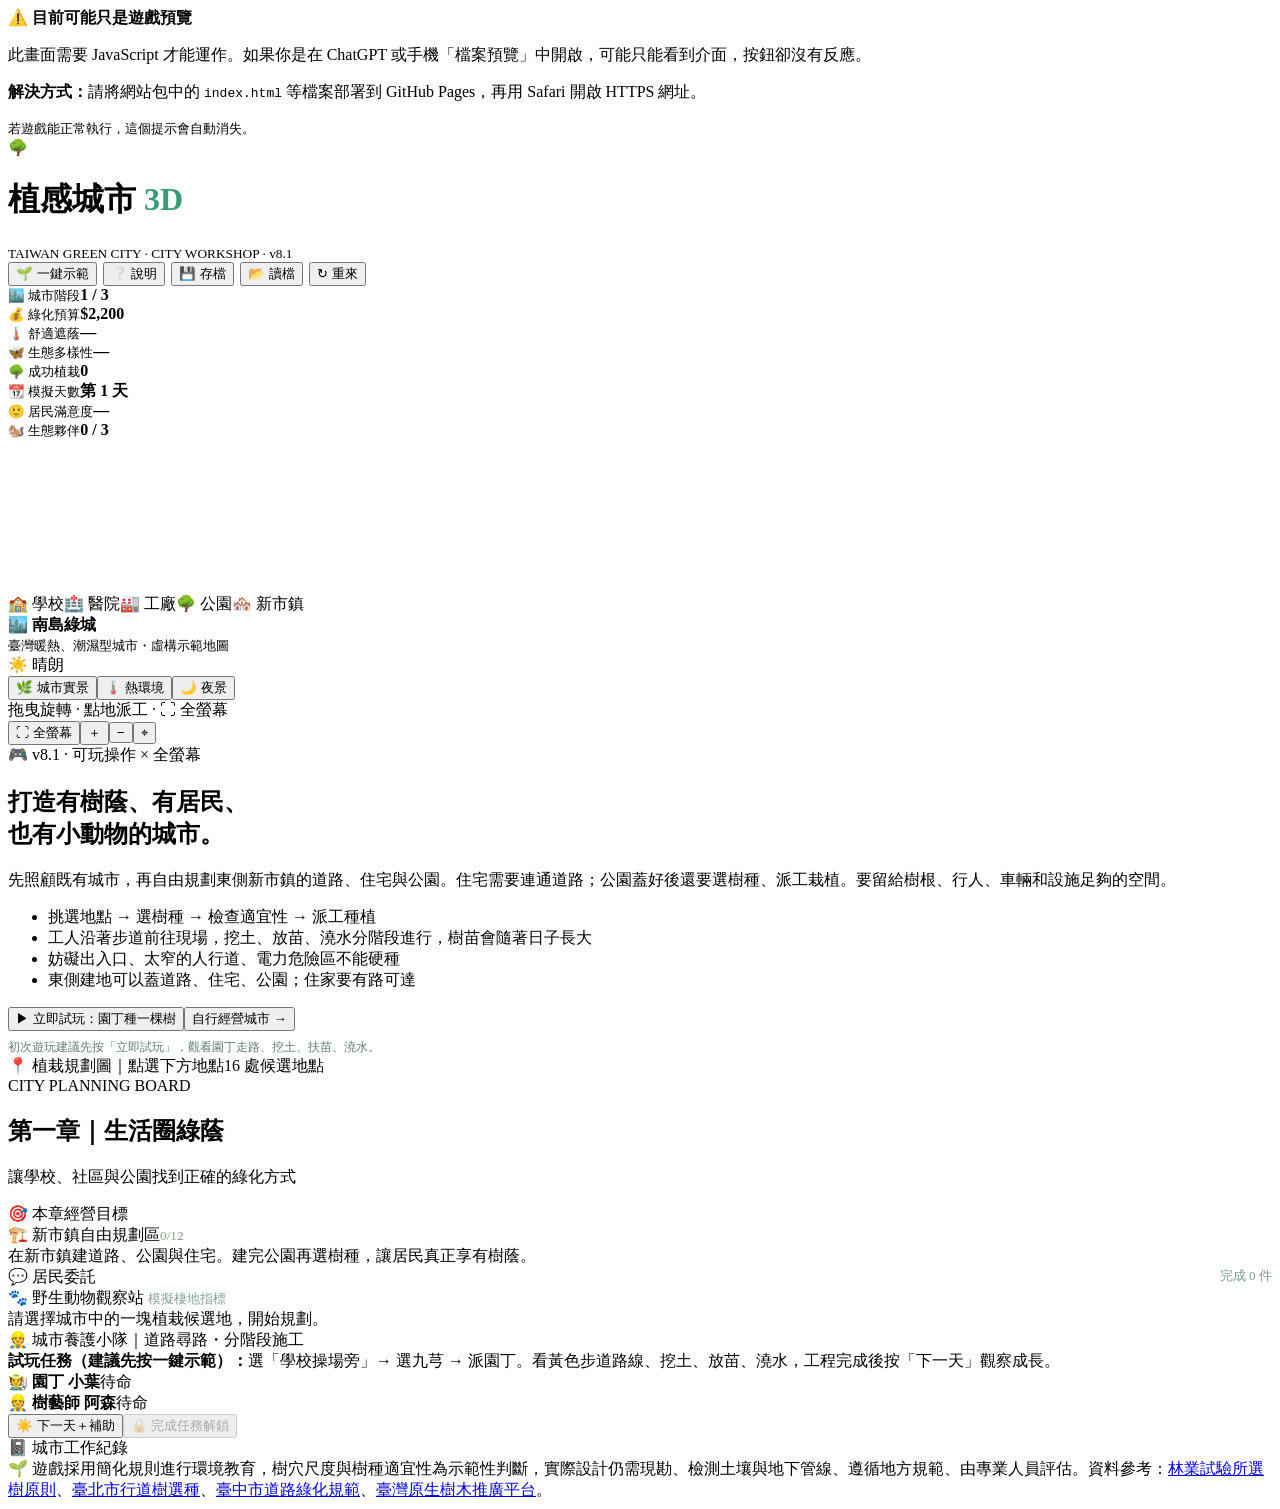
==== index.html @ 833501a6 "Add files via upload" ====
<!doctype html><html lang="zh-Hant"><head><meta charset="utf-8"><meta name="viewport" content="width=device-width,initial-scale=1,viewport-fit=cover"><meta name="theme-color" content="#e9f3e7"><title>植感城市 3D｜V8.1 可玩版</title>
<link rel="stylesheet" href="assets/styles.css"></head><body>
<div id="bootWarning" role="alert" class="bootWarning"><div class="bootCard"><strong>⚠️ 目前可能只是遊戲預覽</strong><p>此畫面需要 JavaScript 才能運作。如果你是在 ChatGPT 或手機「檔案預覽」中開啟，可能只能看到介面，按鈕卻沒有反應。</p><p><b>解決方式：</b>請將網站包中的 <code>index.html</code> 等檔案部署到 GitHub Pages，再用 Safari 開啟 HTTPS 網址。</p><small>若遊戲能正常執行，這個提示會自動消失。</small></div></div>
<div class="wrap"><header><div class="brand"><div class="logo">🌳</div><div><h1>植感城市 <span style="color:#389b74">3D</span></h1><small>TAIWAN GREEN CITY · CITY WORKSHOP · v8.1</small></div></div><div class="headerActions" style="display:flex;gap:6px"><button class="btn primary" id="demo">🌱 一鍵示範</button><button class="btn" id="guide">❔ 說明</button><button class="btn" id="save">💾 存檔</button><button class="btn" id="load">📂 讀檔</button><button class="btn" id="restart">↻ 重來</button></div></header>
<div class="stats"><div class="stat"><small>🏙️ 城市階段</small><b id="chapter">1 / 3</b></div><div class="stat"><small>💰 綠化預算</small><b id="money">$2,200</b></div><div class="stat"><small>🌡️ 舒適遮蔭</small><b id="shade">—</b></div><div class="stat"><small>🦋 生態多樣性</small><b id="eco">—</b></div><div class="stat"><small>🌳 成功植栽</small><b id="planted">0</b></div><div class="stat"><small>📆 模擬天數</small><b id="day">第 1 天</b></div><div class="stat"><small>🙂 居民滿意度</small><b id="happy">—</b></div><div class="stat"><small>🐿️ 生態夥伴</small><b id="faunaCount">0 / 3</b></div></div>
<div class="main" id="gameArea"><section class="world"><div class="viewport" id="scene"><canvas id="gameCanvas" aria-label="可旋轉的3D城市地圖"></canvas><div id="districtTags" class="districtTags" aria-hidden="true"><span class="mapTag" data-p="school">🏫 學校</span><span class="mapTag" data-p="hospital">🏥 醫院</span><span class="mapTag" data-p="factory">🏭 工廠</span><span class="mapTag" data-p="park">🌳 公園</span><span class="mapTag" data-p="new">🏘️ 新市鎮</span></div><div class="overlayTop"><div class="cityChip"><b>🏙️ 南島綠城</b><br><small>臺灣暖熱、潮濕型城市・虛構示範地圖</small></div><div class="weather" id="weather">☀️ 晴朗</div></div><div class="viewTools" role="group" aria-label="3D 城市視覺模式"><button class="active" id="beautyView" type="button">🌿 城市實景</button><button id="heatView" type="button">🌡️ 熱環境</button><button id="nightView" type="button">🌙 夜景</button></div><div id="heatLegend" class="heatLegend" hidden><b>🌡️ 地表熱壓力示意</b><span><i style="background:#81c6aa"></i>低</span><span><i style="background:#e5c379"></i>中</span><span><i style="background:#e18b79"></i>高</span><small>教育模擬，並非真實溫度量測</small></div><div class="footmap"><span class="hint">拖曳旋轉 · 點地派工 · ⛶ 全螢幕</span><div class="cam"><button type="button" id="fullscreenToggle" class="fullscreenToggle" aria-label="放大全螢幕" aria-pressed="false" title="放大全螢幕">⛶ 全螢幕</button><button id="zin" aria-label="放大">＋</button><button id="zout" aria-label="縮小">−</button><button id="zreset" aria-label="還原鏡頭">⌖</button></div></div><div class="scrim" id="scrim"><div class="intro"><span class="pill">🎮 v8.1 · 可玩操作 × 全螢幕</span><h2>打造有樹蔭、有居民、<br>也有小動物的城市。</h2><p>先照顧既有城市，再自由規劃東側新市鎮的道路、住宅與公園。住宅需要連通道路；公園蓋好後還要選樹種、派工栽植。要留給樹根、行人、車輛和設施足夠的空間。</p><ul><li>挑選地點 → 選樹種 → 檢查適宜性 → 派工種植</li><li>工人沿著步道前往現場，挖土、放苗、澆水分階段進行，樹苗會隨著日子長大</li><li>妨礙出入口、太窄的人行道、電力危險區不能硬種</li><li>東側建地可以蓋道路、住宅、公園；住家要有路可達</li></ul><div class="introActions"><button class="btn primary" id="introDemo" type="button">▶ 立即試玩：園丁種一棵樹</button><button class="btn" id="start" type="button">自行經營城市 →</button></div><p style="font-size:12px;margin:8px 0 0;color:#617c6f">初次遊玩建議先按「立即試玩」，觀看園丁走路、挖土、扶苗、澆水。</p></div></div></div><div class="directory"><div class="directoryHeader"><span>📍 植栽規劃圖｜點選下方地點</span><span id="plotCount">16 處候選地點</span></div><div class="plots" id="plots"></div></div></section>
<aside class="side"><div class="sidetop"><div class="eyebrow">CITY PLANNING BOARD</div><h2 id="chapterName">第一章｜生活圈綠蔭</h2><p id="chapterDesc">讓學校、社區與公園找到正確的綠化方式</p></div><div class="sideBody"><div class="districtMeter" id="districtMeter" aria-live="polite"></div><div class="miniTitle">🎯 本章經營目標</div><div class="missions" id="missions"></div><div class="planHeader"><span class="miniTitle">🏗️ 新市鎮自由規劃區</span><small style="color:#849c89" id="planCount">0/12</small></div><div class="zoneList" id="zones" aria-label="新市鎮建地列表"></div><div class="planGoals" id="planGoals">在新市鎮建道路、公園與住宅。建完公園再選樹種，讓居民真正享有樹蔭。</div>
<div class="miniTitle">💬 居民委託 <small id="claimedCount" style="float:right;color:#77a08a">完成 0 件</small></div>
<div id="requests" class="requests" aria-label="可完成的居民綠化委託"></div>
<div class="miniTitle">🐾 野生動物觀察站 <small style="color:#86a396;font-weight:500">模擬棲地指標</small></div>
<div class="faunaGrid" id="wildlife" aria-label="城市動物棲地狀況"></div>
<div class="selectPanel" id="selected"><div class="notice">請選擇城市中的一塊植栽候選地，開始規劃。</div></div><div class="miniTitle">👷 城市養護小隊｜道路尋路・分階段施工</div><div class="workHint"><strong>試玩任務（建議先按一鍵示範）：</strong>選「學校操場旁」→ 選九芎 → 派園丁。看黃色步道路線、挖土、放苗、澆水，工程完成後按「下一天」觀察成長。</div><div class="workers"><div class="worker"><b>🧑‍🌾 園丁 小葉</b><span id="gardener" aria-live="polite">待命</span><div class="progress"><i id="pGarden"></i></div></div><div class="worker"><b>👷 樹藝師 阿森</b><span id="arborist" aria-live="polite">待命</span><div class="progress"><i id="pArbor"></i></div></div></div><div class="bottomButtons"><button class="btn" id="nextDay">☀️ 下一天＋補助</button><button class="btn primary" id="nextChapter" disabled>🔒 完成任務解鎖</button></div><div class="miniTitle">📓 城市工作紀錄</div><div class="journal" id="log"></div></div></aside></div>
<div class="sources">🌱 遊戲採用簡化規則進行環境教育，樹穴尺度與樹種適宜性為示範性判斷，實際設計仍需現勘、檢測土壤與地下管線、遵循地方規範、由專業人員評估。資料參考：<a href="https://tree.tfri.gov.tw/view.php?id=68&print=Y&theme=web_structure" target="_blank" rel="noopener">林業試驗所選樹原則</a>、<a href="https://pkl.gov.taipei/cp.aspx?n=3B57F65C422316A5" target="_blank" rel="noopener">臺北市行道樹選種</a>、<a href="https://law.taichung.gov.tw/LawContent.aspx?id=GL001997&media=print" target="_blank" rel="noopener">臺中市道路綠化規範</a>、<a href="https://nativetree.forest.gov.tw/" target="_blank" rel="noopener">臺灣原生樹木推廣平台</a>。</div></div>
<div class="toast" id="toast"></div><div class="win" id="win"><div class="intro" id="winInfo"></div></div>
<script src="src/data.js"></script><script src="src/navigation.js"></script><script src="src/workflow.js"></script><script src="src/main.js"></script></body></html>
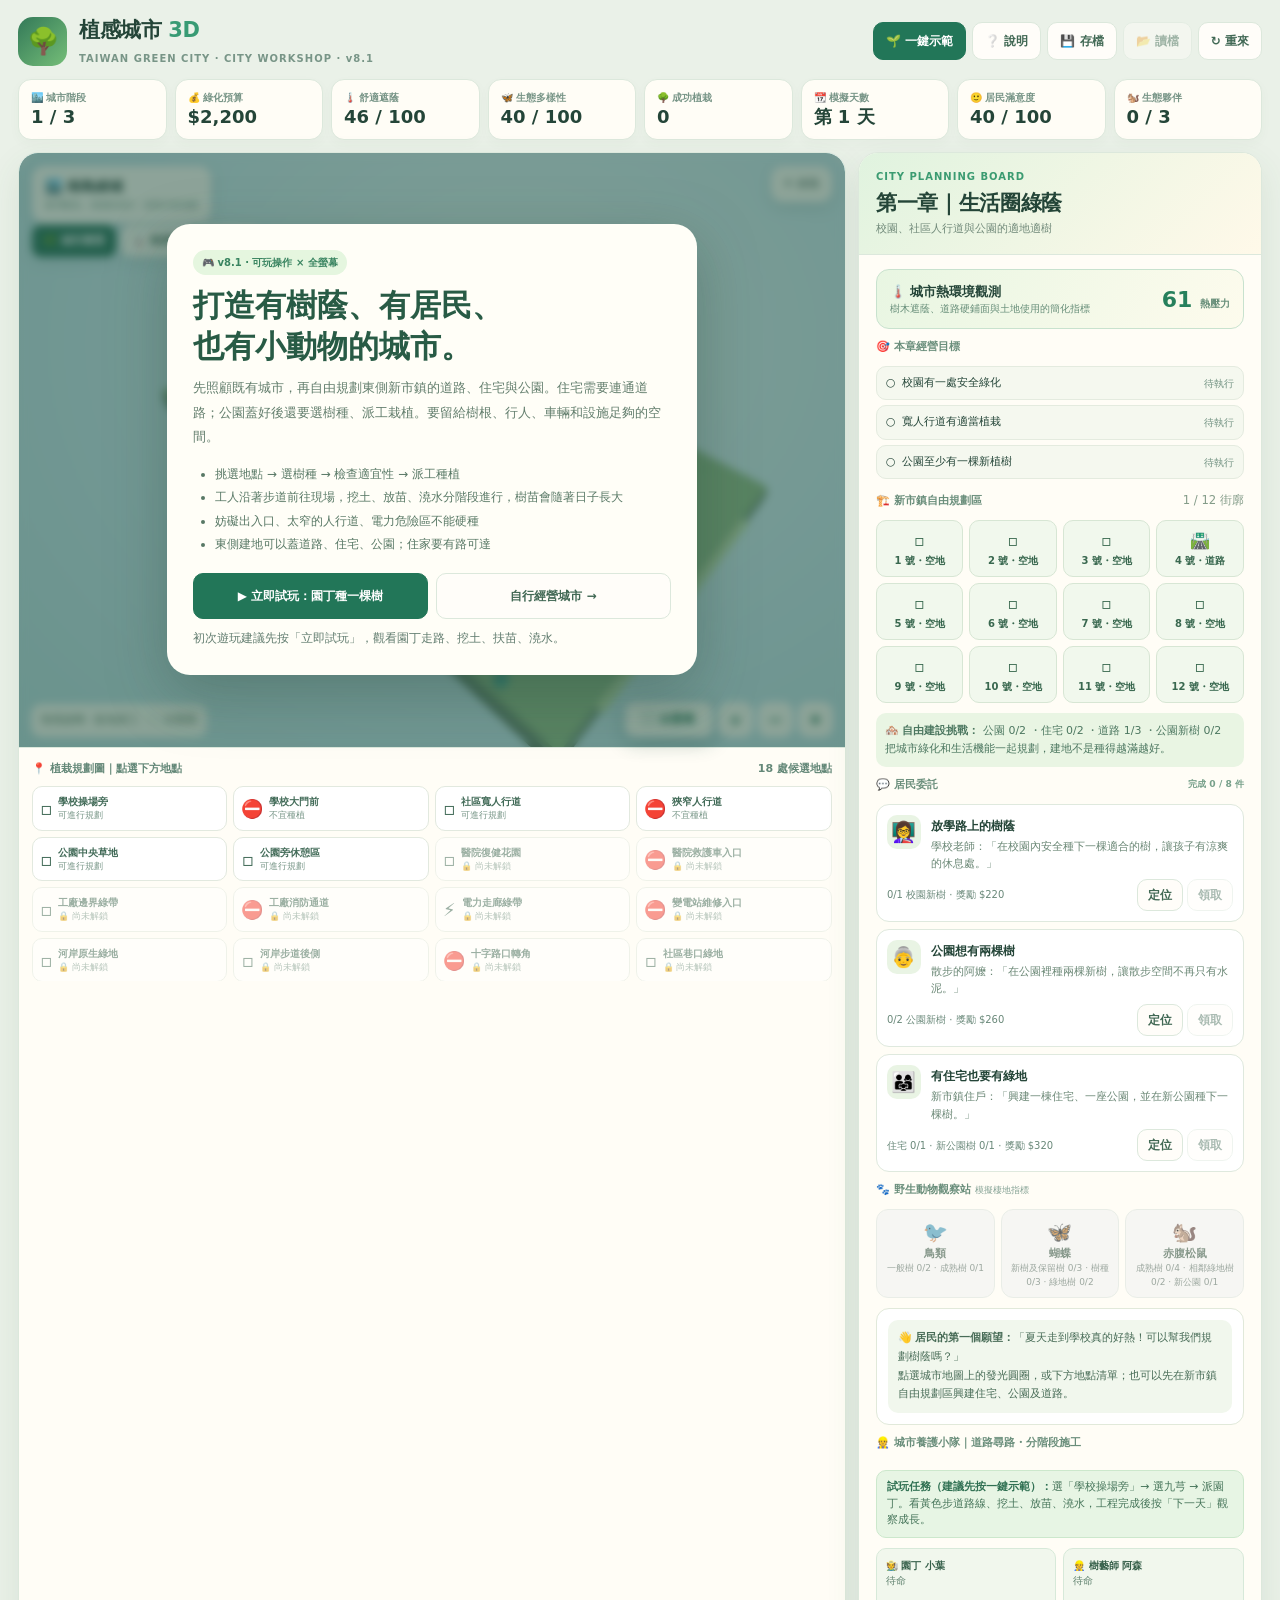
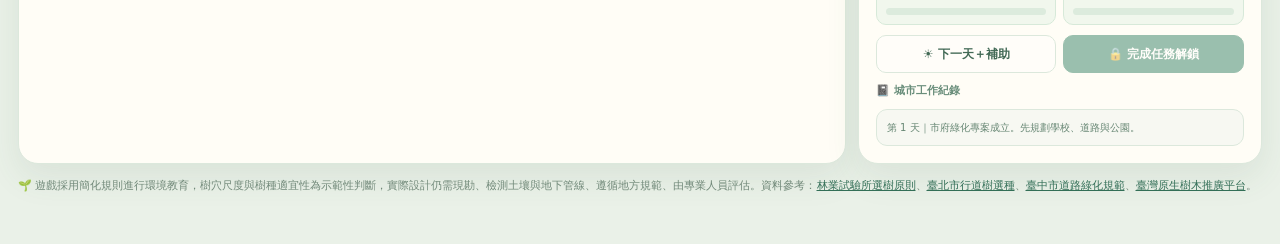
==== commit e6b27c00: "Add files via upload" ====
--- a/index.html
+++ b/index.html
@@ -1,5 +1,5 @@
 <!doctype html><html lang="zh-Hant"><head><meta charset="utf-8"><meta name="viewport" content="width=device-width,initial-scale=1,viewport-fit=cover"><meta name="theme-color" content="#e9f3e7"><title>植感城市 3D｜V8.1 可玩版</title>
-<link rel="stylesheet" href="assets/styles.css"></head><body>
+<link rel="stylesheet" href="styles.css"></head><body>
 <div id="bootWarning" role="alert" class="bootWarning"><div class="bootCard"><strong>⚠️ 目前可能只是遊戲預覽</strong><p>此畫面需要 JavaScript 才能運作。如果你是在 ChatGPT 或手機「檔案預覽」中開啟，可能只能看到介面，按鈕卻沒有反應。</p><p><b>解決方式：</b>請將網站包中的 <code>index.html</code> 等檔案部署到 GitHub Pages，再用 Safari 開啟 HTTPS 網址。</p><small>若遊戲能正常執行，這個提示會自動消失。</small></div></div>
 <div class="wrap"><header><div class="brand"><div class="logo">🌳</div><div><h1>植感城市 <span style="color:#389b74">3D</span></h1><small>TAIWAN GREEN CITY · CITY WORKSHOP · v8.1</small></div></div><div class="headerActions" style="display:flex;gap:6px"><button class="btn primary" id="demo">🌱 一鍵示範</button><button class="btn" id="guide">❔ 說明</button><button class="btn" id="save">💾 存檔</button><button class="btn" id="load">📂 讀檔</button><button class="btn" id="restart">↻ 重來</button></div></header>
 <div class="stats"><div class="stat"><small>🏙️ 城市階段</small><b id="chapter">1 / 3</b></div><div class="stat"><small>💰 綠化預算</small><b id="money">$2,200</b></div><div class="stat"><small>🌡️ 舒適遮蔭</small><b id="shade">—</b></div><div class="stat"><small>🦋 生態多樣性</small><b id="eco">—</b></div><div class="stat"><small>🌳 成功植栽</small><b id="planted">0</b></div><div class="stat"><small>📆 模擬天數</small><b id="day">第 1 天</b></div><div class="stat"><small>🙂 居民滿意度</small><b id="happy">—</b></div><div class="stat"><small>🐿️ 生態夥伴</small><b id="faunaCount">0 / 3</b></div></div>
@@ -12,4 +12,4 @@
 <div class="selectPanel" id="selected"><div class="notice">請選擇城市中的一塊植栽候選地，開始規劃。</div></div><div class="miniTitle">👷 城市養護小隊｜道路尋路・分階段施工</div><div class="workHint"><strong>試玩任務（建議先按一鍵示範）：</strong>選「學校操場旁」→ 選九芎 → 派園丁。看黃色步道路線、挖土、放苗、澆水，工程完成後按「下一天」觀察成長。</div><div class="workers"><div class="worker"><b>🧑‍🌾 園丁 小葉</b><span id="gardener" aria-live="polite">待命</span><div class="progress"><i id="pGarden"></i></div></div><div class="worker"><b>👷 樹藝師 阿森</b><span id="arborist" aria-live="polite">待命</span><div class="progress"><i id="pArbor"></i></div></div></div><div class="bottomButtons"><button class="btn" id="nextDay">☀️ 下一天＋補助</button><button class="btn primary" id="nextChapter" disabled>🔒 完成任務解鎖</button></div><div class="miniTitle">📓 城市工作紀錄</div><div class="journal" id="log"></div></div></aside></div>
 <div class="sources">🌱 遊戲採用簡化規則進行環境教育，樹穴尺度與樹種適宜性為示範性判斷，實際設計仍需現勘、檢測土壤與地下管線、遵循地方規範、由專業人員評估。資料參考：<a href="https://tree.tfri.gov.tw/view.php?id=68&print=Y&theme=web_structure" target="_blank" rel="noopener">林業試驗所選樹原則</a>、<a href="https://pkl.gov.taipei/cp.aspx?n=3B57F65C422316A5" target="_blank" rel="noopener">臺北市行道樹選種</a>、<a href="https://law.taichung.gov.tw/LawContent.aspx?id=GL001997&media=print" target="_blank" rel="noopener">臺中市道路綠化規範</a>、<a href="https://nativetree.forest.gov.tw/" target="_blank" rel="noopener">臺灣原生樹木推廣平台</a>。</div></div>
 <div class="toast" id="toast"></div><div class="win" id="win"><div class="intro" id="winInfo"></div></div>
-<script src="src/data.js"></script><script src="src/navigation.js"></script><script src="src/workflow.js"></script><script src="src/main.js"></script></body></html>+<script src="data.js"></script><script src="navigation.js"></script><script src="workflow.js"></script><script src="main.js"></script></body></html>
--- a/styles.css
+++ b/styles.css
@@ -0,0 +1,120 @@
+
+:root{--ink:#244538;--muted:#789587;--deep:#217052;--line:#dce8dc;--paper:#fffdf6;--bg:#eaf1e8;--gold:#b18440}*{box-sizing:border-box}body{margin:0;background:var(--bg);color:var(--ink);font:14px/1.5 system-ui,-apple-system,"Noto Sans TC","PingFang TC",sans-serif}button,select{font:inherit;cursor:pointer}button:disabled{opacity:.45;cursor:not-allowed}button:focus-visible,select:focus-visible{outline:2px solid #bd9852;outline-offset:2px}.wrap{max-width:1450px;margin:auto;padding:15px 18px 36px}header{display:flex;justify-content:space-between;gap:12px;align-items:center;margin-bottom:11px}h1,h2,h3,p{margin-top:0}.brand{display:flex;gap:12px;align-items:center}.logo{display:grid;place-items:center;background:linear-gradient(135deg,#337958,#75be78);border-radius:15px;width:49px;height:49px;color:white;font-size:26px}.brand h1{font-size:21px;margin:0;letter-spacing:-.4px}.brand small{font-size:10px;color:var(--muted);font-weight:800;letter-spacing:1px}.btn{border:1px solid var(--line);border-radius:10px;background:#fffdf9;color:#426955;padding:9px 12px;font-weight:800;font-size:12px}.btn:hover:not(:disabled){background:#ebf7e9}.primary{background:#227658;color:white;border-color:#227658}.primary:hover:not(:disabled){background:#308e67}.stats{display:grid;grid-template-columns:repeat(6,minmax(0,1fr));gap:8px;margin:0 0 12px}.stat{border:1px solid var(--line);background:var(--paper);border-radius:13px;padding:10px 12px;min-width:0}.stat small{display:block;color:var(--muted);font-size:10px;font-weight:800}.stat b{font-size:20px;line-height:1.35;white-space:nowrap}.main{display:grid;grid-template-columns:minmax(0,1.68fr) minmax(340px,.82fr);gap:12px}.world,.side{background:var(--paper);border:1px solid var(--line);border-radius:20px;box-shadow:0 9px 30px #43634e18;overflow:hidden;min-width:0}.viewport{height:min(66vh,625px);min-height:470px;position:relative;background:radial-gradient(ellipse at 60% 70%,#e2f1dd,#cfede7 70%,#bce1e5);touch-action:none}canvas{width:100%;height:100%;display:block;touch-action:none}.overlayTop{position:absolute;inset:13px 13px auto;display:flex;justify-content:space-between;align-items:flex-start;gap:8px;pointer-events:none}.cityChip,.weather{background:#fffef0ee;border:1px solid white;border-radius:12px;padding:9px 12px;font-size:11px;box-shadow:0 5px 15px #496c5630}.cityChip b{font-size:14px}.cityChip small{color:#6f9681}.footmap{position:absolute;left:12px;right:12px;bottom:10px;display:flex;justify-content:space-between;align-items:end;gap:5px;pointer-events:none}.hint{font-size:11px;background:#fffef1e8;color:#53785b;padding:8px 10px;border-radius:10px}.cam{display:flex;gap:5px;pointer-events:auto}.cam button{border-radius:10px;width:35px;height:35px;border:1px solid white;background:#fffef0ef;color:#2b7a58;font-weight:900;font-size:18px}.directory{padding:13px 13px 15px;border-top:1px solid var(--line)}.directoryHeader{display:flex;justify-content:space-between;color:#638777;font-size:11px;font-weight:900;gap:7px;margin-bottom:9px}.plots{display:grid;grid-template-columns:repeat(4,minmax(0,1fr));gap:6px;max-height:195px;overflow:auto}.plot{border:1.5px solid #e2e9df;border-radius:10px;background:white;display:flex;gap:6px;align-items:center;padding:7px;min-width:0;text-align:left;color:#426b58}.plot.sel{border-color:#42a475;background:#eef9ea}.plot.lock{opacity:.52}.plot .ico{font-size:18px}.plot b,.plot small{display:block;overflow:hidden;text-overflow:ellipsis;white-space:nowrap}.plot b{font-size:10px}.plot small{font-size:9px;color:#759485}.side{display:flex;flex-direction:column}.sidetop{background:linear-gradient(135deg,#e0f3df,#fff9e9);padding:16px 17px;border-bottom:1px solid var(--line)}.eyebrow{color:#3b9b71;font-size:10px;letter-spacing:1px;font-weight:900}.sidetop h2{font-size:21px;letter-spacing:-.3px;margin:4px 0 2px}.sidetop p{margin:0;font-size:11px;color:#708979}.sideBody{padding:14px 17px 17px;display:flex;flex-direction:column;gap:10px}.missions{display:grid;gap:5px}.mission{display:flex;align-items:center;gap:6px;padding:8px 9px;background:#f5f8ef;border:1px solid #e4ebdf;border-radius:10px;font-size:11px}.mission.done{background:#e7f8e4;border-color:#bbdfb5}.mission small{margin-left:auto;color:#739383;font-size:10px}.selectPanel{border:1px solid #e1e9da;border-radius:13px;padding:11px;background:#fff}.selectPanel h3{margin:0 0 3px;font-size:15px}.sub{font-size:11px;color:#748f7d}.notice{font-size:11px;line-height:1.7;padding:9px 10px;border-radius:10px;background:#f1f7ed;color:#486c57}.notice.warn{background:#fff3dd;color:#87633b}.notice.error{background:#ffefeb;color:#9a5149}.field{display:block;font-size:11px;font-weight:800;color:#5f806b;margin-top:9px}.field select{display:block;margin-top:5px;width:100%;padding:10px 9px;background:#fffdf8;border:1px solid #cbddca;border-radius:10px;color:#315d45}.speciesInfo{font-size:11px;padding:9px 10px;background:#f4f8ef;border-radius:10px;margin-top:7px;line-height:1.7}.actions{display:grid;grid-template-columns:1fr 1fr;gap:7px;margin-top:8px}.actions .btn{padding:10px 7px;font-size:11px}.miniTitle{font-size:11px;font-weight:900;color:#6a8e7b}.workers{display:flex;gap:7px}.worker{flex:1;background:#f1f7ed;border-radius:10px;padding:9px;font-size:10px;color:#5e806d}.worker b{display:block;color:#355f49}.bottomButtons{display:flex;gap:7px}.bottomButtons button{flex:1}.journal{background:#f7f8f2;border:1px solid var(--line);border-radius:11px;padding:10px;max-height:95px;overflow:auto;font-size:10px;color:#668673}.journal>div+div{border-top:1px solid #e3ece0;margin-top:5px;padding-top:5px}.sources{max-width:1410px;font-size:11px;color:#718979;line-height:1.8;margin:12px auto}.sources a{color:#336f57}.scrim{position:absolute;inset:0;background:#214b4281;backdrop-filter:blur(4px);display:grid;place-items:center;padding:18px;z-index:5}.scrim.hidden{display:none}.intro{background:#fffef7;border-radius:23px;padding:26px;max-width:530px;box-shadow:0 18px 60px #25483856}.intro h2{font-size:31px;color:#285b45;line-height:1.3;margin:10px 0}.intro p{font-size:13px;color:#637e6d;line-height:1.9}.pill{display:inline-block;background:#e5f6df;padding:5px 9px;border-radius:20px;color:#398460;font-size:10px;font-weight:900}.intro ul{padding-left:22px;font-size:12px;color:#587865;line-height:1.95}.toast{position:fixed;bottom:20px;left:50%;transform:translateX(-50%);background:#285c49f0;color:white;border-radius:11px;padding:12px 16px;font-size:12px;z-index:20;max-width:88vw;opacity:0;pointer-events:none;transition:opacity .2s;box-shadow:0 7px 25px #24534335}.toast.on{opacity:1}.win{position:fixed;inset:0;z-index:50;display:none;place-items:center;background:#173c35bb;padding:18px}.win.open{display:grid}.win .intro{text-align:center}.mobileOnly{display:none}
+@media(max-width:1050px){.wrap{padding:11px}.main{grid-template-columns:1.3fr 1fr}.plots{grid-template-columns:repeat(3,minmax(0,1fr))}}@media(max-width:780px){.wrap{padding:8px}.brand h1{font-size:16px}.logo{width:40px;height:40px;font-size:22px}.stats{gap:4px}.stat{padding:7px 5px;border-radius:9px}.stat small{font-size:9px}.stat b{font-size:14px}.main{display:flex;flex-direction:column;gap:9px}.viewport{height:43vh;min-height:322px}.world,.side{border-radius:15px}.plots{grid-template-columns:repeat(3,minmax(0,1fr));max-height:146px}.directory{padding:10px}.sidetop{padding:12px 14px}.sideBody{padding:12px 14px}.hint{font-size:9px}.cityChip b{font-size:12px}.cityChip small{font-size:9px}.intro{padding:20px}.intro h2{font-size:24px}.workers .worker{font-size:9px}}
+
+.planHeader{display:flex;align-items:center;justify-content:space-between;gap:6px;margin-top:3px}.zoneList{display:grid;grid-template-columns:repeat(4,minmax(0,1fr));gap:6px}.zoneBtn{background:#f1f8ed;border:1px solid #d7e6d4;color:#39684f;padding:8px 5px;border-radius:10px;font-size:10px;font-weight:750;cursor:pointer}.zoneBtn.active{border:2px solid #2c9470;background:#e1f3df}.zoneBtn b{display:block;font-size:16px}.planRow{display:grid;grid-template-columns:repeat(3,1fr);gap:6px}.planRow button{min-height:59px}.planGoals{font-size:11px;line-height:1.65;background:#e9f5e3;padding:9px;border-radius:10px;color:#4c7760}.sectionDivider{border:0;border-top:1px dashed #d8e5d5;width:100%;margin:3px 0}
+@media(max-width:780px){.zoneList{grid-template-columns:repeat(4,1fr)}.zoneBtn{padding:7px 3px}}
+
+/* 第四版：居民委託、生態回饋與施工進度 */
+.stats{grid-template-columns:repeat(8,minmax(0,1fr))}
+.stat b{font-size:18px}
+.requests{display:grid;gap:7px}
+.request{background:#fff;border:1px solid #dfe9de;border-radius:13px;padding:10px;display:grid;grid-template-columns:35px minmax(0,1fr);gap:6px 9px}
+.request.complete{border-color:#8bd19b;background:#f2faee}
+.request .avatar{display:grid;place-items:center;width:34px;height:34px;background:#e9f4e4;border-radius:10px;font-size:20px}
+.request b{font-size:12px}.request p{font-size:11px;color:#6a8775;margin:2px 0 0;line-height:1.6}
+.request .requestActions{grid-column:1/-1;display:flex;justify-content:space-between;gap:7px;align-items:center}
+.request .requestActions small{color:#698879;font-size:10px}
+.request .requestActions .btn{padding:6px 10px}
+.faunaGrid{display:grid;grid-template-columns:repeat(3,minmax(0,1fr));gap:6px}
+.animal{border:1px solid #deeadf;border-radius:12px;padding:8px 4px;text-align:center;background:#f6faf3;color:#507c60}
+.animal.off{filter:saturate(.55);opacity:.75;background:#f3f4f0}
+.animal strong{font-size:20px;display:block;line-height:1.4}.animal b{display:block;font-size:11px}.animal small{display:block;font-size:9px;line-height:1.5;color:#728f80}
+.progress{margin-top:7px;height:5px;background:#e0e8de;border-radius:9px;overflow:hidden}.progress i{display:block;width:0;height:100%;background:linear-gradient(90deg,#65b9a1,#a5cb69);border-radius:9px;transition:width .2s}
+.requestBanner{font-size:11px;color:#426d56;padding:8px 10px;background:#eff8ea;border:1px solid #d5e9cb;border-radius:10px}
+@media(max-width:1050px){.stats{grid-template-columns:repeat(4,minmax(0,1fr))}}
+@media(max-width:780px){.stats{grid-template-columns:repeat(4,minmax(0,1fr))}.stat{padding:7px 5px}.stat b{font-size:13px}.stat small{font-size:8px}.request p{font-size:10px}header{flex-direction:column;align-items:stretch;gap:9px}.headerActions{display:grid!important;grid-template-columns:repeat(4,minmax(0,1fr));gap:5px!important}.headerActions .btn{white-space:nowrap;padding:8px 3px}.brand{padding:0 2px}}
+
+/* Living City 視覺與分析控制：以 CSS 和自建幾何實作，不引用第三方美術資產。 */
+.districtTags{position:absolute;inset:0;pointer-events:none;z-index:2;overflow:hidden}.mapTag{position:absolute;transform:translate(-50%,-50%);display:block;border:1px solid #f4e9cc;background:#fffbeaef;color:#3d7158;border-radius:8px;padding:3px 7px;box-shadow:0 4px 12px #31544436;font-size:10px;font-weight:900;white-space:nowrap;text-shadow:0 1px #fff}.viewport.night .mapTag{background:#dae7e8ea;color:#275d63}.viewTools{position:absolute;top:72px;left:13px;display:flex;gap:5px;pointer-events:auto;z-index:3;flex-wrap:wrap;max-width:calc(100% - 26px)}
+.viewTools button{padding:7px 10px;border:1px solid #e4e9d9;background:#fffdf3ec;color:#476e59;box-shadow:0 5px 15px #32584720;border-radius:9px;font-size:11px;font-weight:800;cursor:pointer}
+.viewTools button.active{background:#277457;color:white;border-color:#277457}
+.heatLegend{position:absolute;left:13px;top:117px;max-width:200px;z-index:4;background:#fffaf0e9;border:1px solid #f3e2c2;box-shadow:0 6px 22px #52604f25;border-radius:13px;padding:10px 12px;font-size:10px;color:#496451}
+.heatLegend[hidden]{display:none}
+.heatLegend b,.heatLegend small{display:block}.heatLegend span{display:inline-flex;gap:4px;align-items:center;margin:6px 8px 3px 0;font-weight:700}.heatLegend i{width:10px;height:10px;border-radius:3px;display:inline-block}.heatLegend small{font-size:9px;color:#927958}
+.districtMeter{border:1px solid #c8e2ce;background:linear-gradient(120deg,#e8f6e2,#fdfbed);border-radius:13px;padding:12px 13px;display:flex;justify-content:space-between;align-items:center;gap:10px}
+.districtMeter b{display:block;font-size:13px}.districtMeter small{display:block;font-size:10px;color:#678e79}.districtMeter strong{color:#26805c;font-size:22px;white-space:nowrap}
+.viewport{background:radial-gradient(ellipse at 60% 32%,#e4f5ee,#c6e5e7 60%,#b6dcd9)}
+.viewport.night{background:radial-gradient(ellipse at 60% 30%,#5c7896,#334a64 70%,#233852)}
+.cityChip{background:#fffef3f5}.world,.side{box-shadow:0 13px 35px #3a674719}.stat{box-shadow:0 4px 12px #30553c08}
+@media(max-width:780px){.viewTools{top:65px;left:8px;gap:4px}.viewTools button{font-size:9px;padding:6px 7px}.heatLegend{top:105px;left:8px;padding:8px}.districtMeter{padding:9px}}
+
+/* v6: visible construction journey and larger mobile action touch targets. */
+.worker{border:1px solid #d7e9d9;min-height:65px}.worker span{display:block;min-height:28px;line-height:1.5}.progress{height:7px;background:#dcebdd}.progress i{display:block;height:100%;width:0%;background:linear-gradient(90deg,#65b382,#e9c777);transition:width .15s}
+.workHint{margin:9px 0 0;font-size:11px;color:#457459;background:#e7f5e4;border:1px solid #cce8cc;border-radius:10px;padding:8px 10px}.workHint strong{color:#2f7052}
+@media(max-width:780px){.actions .btn,.planRow .btn{min-height:48px}.workHint{font-size:10px}.workers{gap:5px}}
+
+@media(max-width:460px){.headerActions{flex-wrap:wrap;justify-content:flex-end}.headerActions .btn{padding:7px 8px;font-size:10px}.brand{flex-shrink:0}.brand small{font-size:8px}}
+
+/* V8: Fullscreen city gameplay. Enter browser fullscreen when permitted;
+   on mobile Safari, CSS fixed-position immersion is the fallback. */
+.cam .fullscreenToggle{width:auto;min-width:88px;max-width:120px;padding:0 11px;font-size:12px;letter-spacing:.01em;white-space:nowrap;box-shadow:0 5px 20px #174d4050}
+.main.is-immersive,.main:fullscreen{
+ position:fixed!important;inset:0!important;z-index:100!important;display:grid!important;
+ grid-template-columns:minmax(0,1.62fr) minmax(310px,.8fr)!important;
+ gap:8px!important;margin:0!important;padding:8px!important;
+ width:100vw!important;height:100vh!important;height:100dvh!important;
+ max-width:none!important;background:#d7e8db!important;overflow:hidden!important;
+}
+body.game-expanded{overflow:hidden;overscroll-behavior:none}
+.main.is-immersive .world,.main:fullscreen .world{
+ height:100%;min-height:0;display:flex;flex-direction:column;overflow:hidden;border-radius:16px
+}
+.main.is-immersive .viewport,.main:fullscreen .viewport{
+ height:auto!important;min-height:0!important;flex:1 1 auto;
+}
+.main.is-immersive .directory,.main:fullscreen .directory{flex:0 0 auto;max-height:115px;overflow:auto}
+.main.is-immersive .plots,.main:fullscreen .plots{max-height:72px;overflow-y:auto}
+.main.is-immersive .side,.main:fullscreen .side{
+ min-height:0;height:100%;overflow-y:auto;overscroll-behavior:contain;border-radius:16px
+}
+.main.is-immersive .cam button,.main:fullscreen .cam button{min-height:39px;min-width:39px}
+.main.is-immersive .fullscreenToggle,.main:fullscreen .fullscreenToggle{min-width:88px}
+.main.is-immersive .footmap,.main:fullscreen .footmap{bottom:12px}
+.main.is-immersive .scrim,.main:fullscreen .scrim{overflow-y:auto}
+@media (max-width:780px){
+ .cam .fullscreenToggle{min-width:75px;padding:0 7px;font-size:11px}
+ .main.is-immersive,.main:fullscreen{
+  display:flex!important;flex-direction:column!important;gap:5px!important;padding:4px!important;
+  grid-template-columns:none!important;
+ }
+ .main.is-immersive .world,.main:fullscreen .world{height:61dvh;flex:0 0 61dvh;border-radius:12px}
+ .main.is-immersive .viewport,.main:fullscreen .viewport{flex:1 1 auto;height:auto!important;min-height:0!important}
+ .main.is-immersive .directory,.main:fullscreen .directory{height:74px;min-height:74px;max-height:74px;padding:6px 8px}
+ .main.is-immersive .directoryHeader,.main:fullscreen .directoryHeader{margin-bottom:4px}
+ .main.is-immersive .plots,.main:fullscreen .plots{display:flex;overflow-x:auto;overflow-y:hidden;max-height:49px;gap:5px}
+ .main.is-immersive .plot,.main:fullscreen .plot{min-width:132px;max-width:145px;flex:0 0 132px;padding:5px 6px}
+ .main.is-immersive .side,.main:fullscreen .side{height:auto;min-height:0;flex:1 1 auto;border-radius:12px}
+ .main.is-immersive .sidetop,.main:fullscreen .sidetop{padding:7px 11px}
+ .main.is-immersive .sidetop h2,.main:fullscreen .sidetop h2{font-size:14px;margin:2px 0}
+ .main.is-immersive .sidetop p,.main:fullscreen .sidetop p{display:none}
+ .main.is-immersive .sideBody,.main:fullscreen .sideBody{padding:10px}
+ .main.is-immersive .footmap,.main:fullscreen .footmap{bottom:7px;left:7px;right:7px}
+ .main.is-immersive .overlayTop,.main:fullscreen .overlayTop{inset:7px 7px auto}
+ .main.is-immersive .viewTools,.main:fullscreen .viewTools{top:53px}
+ .main.is-immersive .scrim,.main:fullscreen .scrim{padding:8px}
+ .main.is-immersive .intro,.main:fullscreen .intro{padding:15px;max-height:100%;overflow:auto}
+}
+@media (orientation:landscape) and (max-height:550px) and (min-width:640px){
+ .main.is-immersive,.main:fullscreen{
+  display:grid!important;grid-template-columns:minmax(0,1.65fr) minmax(260px,.8fr)!important;
+  gap:5px!important;grid-template-rows:minmax(0,1fr)!important;
+ }
+ .main.is-immersive .world,.main:fullscreen .world{height:100%;flex:auto}
+ .main.is-immersive .viewport,.main:fullscreen .viewport{height:auto!important;min-height:0!important}
+ .main.is-immersive .side,.main:fullscreen .side{height:100%;flex:auto}
+ .main.is-immersive .directory,.main:fullscreen .directory{height:57px;min-height:57px;max-height:57px}
+ .main.is-immersive .plots,.main:fullscreen .plots{max-height:34px}
+ .main.is-immersive .viewTools,.main:fullscreen .viewTools{top:48px}
+ .main.is-immersive .cityChip small,.main:fullscreen .cityChip small{display:none}
+}
+
+/* V8.1 compatibility: tell the user when a preview refuses to execute scripts. */
+.bootWarning{position:fixed;inset:0;z-index:5000;display:flex;align-items:center;justify-content:center;padding:16px;background:rgba(26,58,44,.88);color:#244936;font-size:15px}
+.bootCard{max-width:480px;max-height:90dvh;overflow:auto;border:2px solid #bddbc6;box-shadow:0 18px 90px #001d184d;background:#f7fff7;border-radius:19px;padding:24px}
+.bootCard strong{font-size:22px;color:#296646}
+.bootCard p{line-height:1.7;margin:13px 0}
+.bootCard small{color:#607869}
+.introActions{display:flex;gap:8px;flex-wrap:wrap;margin-top:16px}
+.introActions .btn{flex:1 1 190px;padding:13px 8px!important}
+@media(max-width:780px){.bootCard{padding:20px}.introActions{display:flex;flex-direction:column}.introActions .btn{flex:initial;width:100%}}
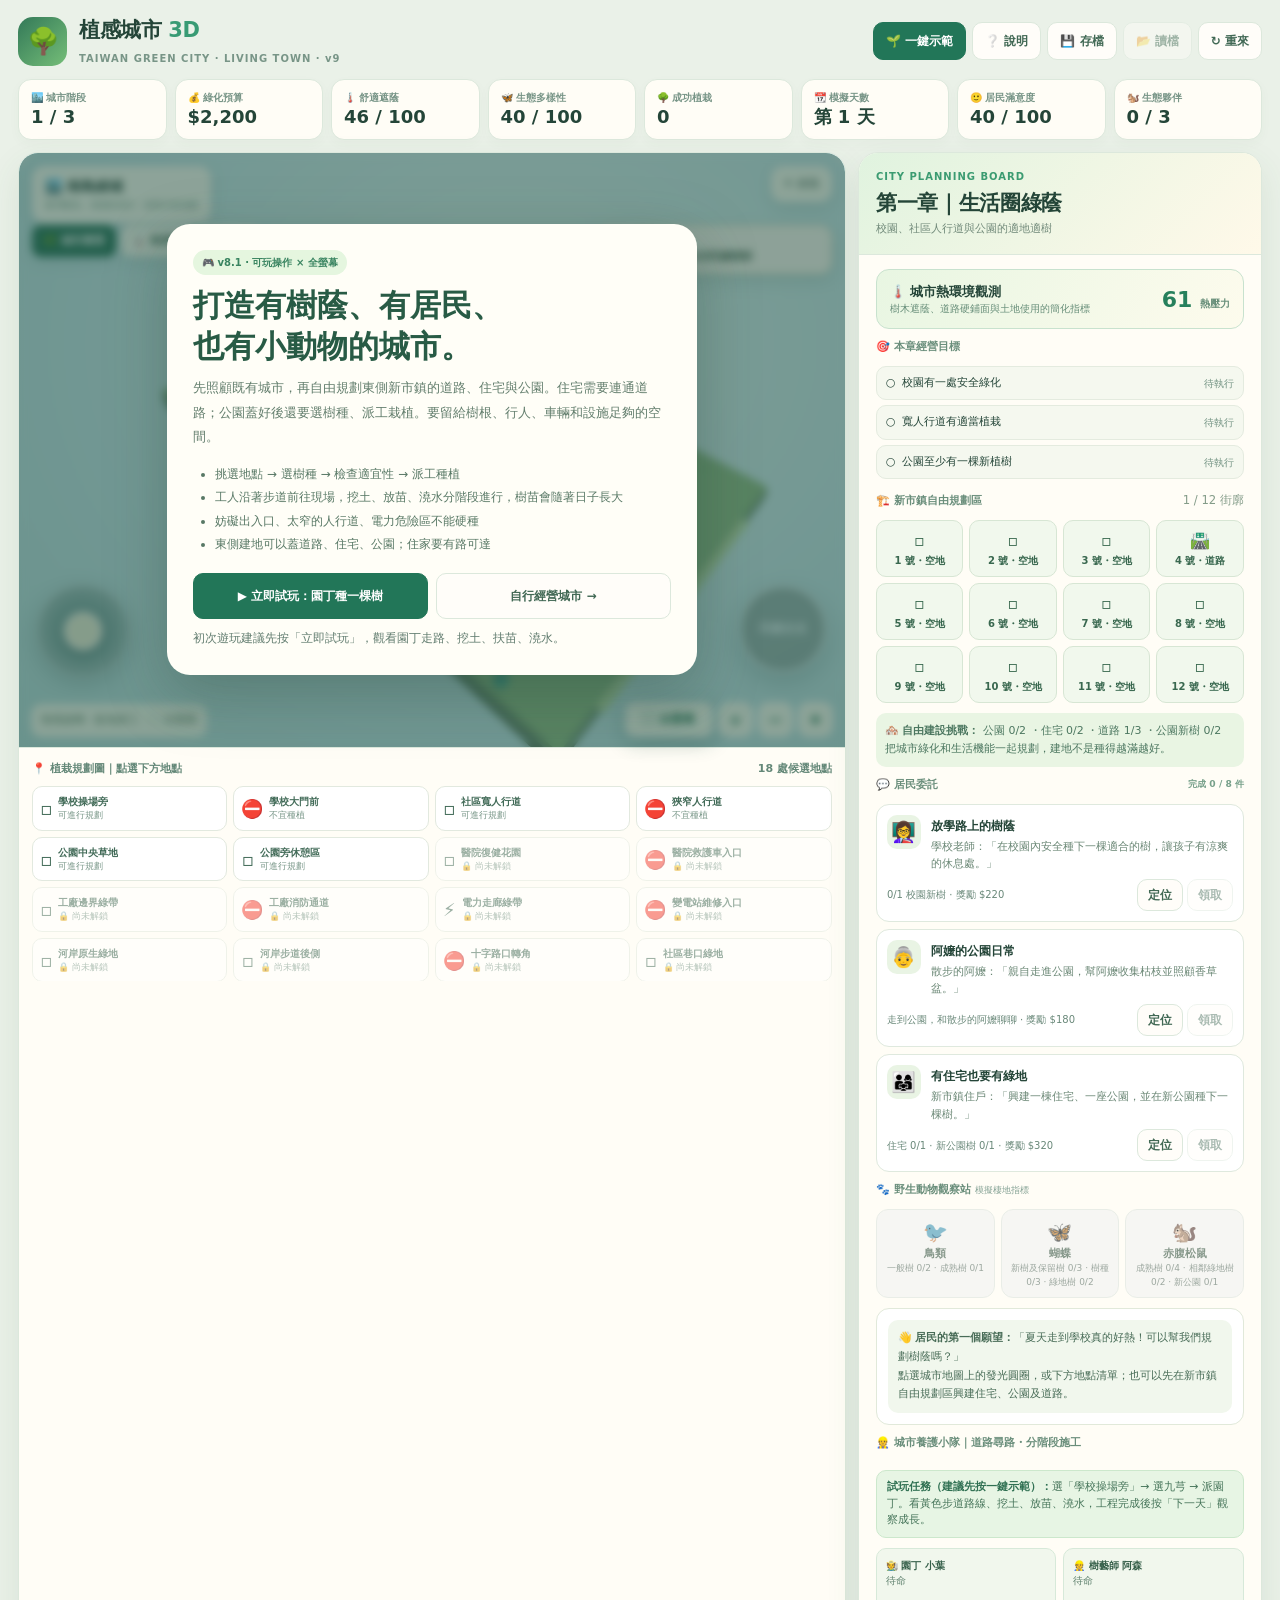
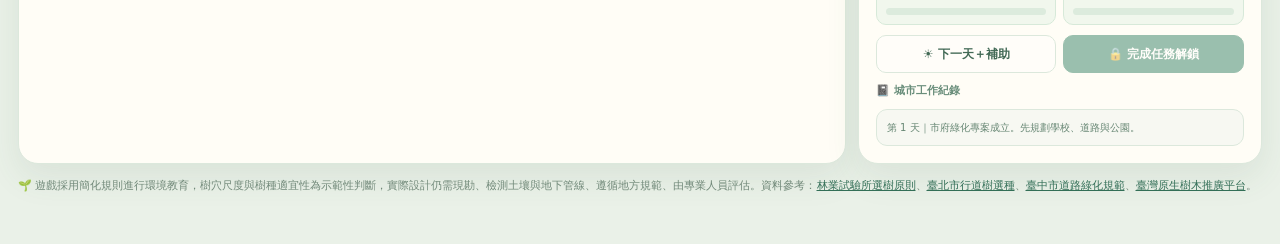
==== commit f3e07b09: "feat: add Grandma exploration quest" ====
--- a/index.html
+++ b/index.html
@@ -1,7 +1,7 @@
-<!doctype html><html lang="zh-Hant"><head><meta charset="utf-8"><meta name="viewport" content="width=device-width,initial-scale=1,viewport-fit=cover"><meta name="theme-color" content="#e9f3e7"><title>植感城市 3D｜V8.1 可玩版</title>
+<!doctype html><html lang="zh-Hant"><head><meta charset="utf-8"><meta name="viewport" content="width=device-width,initial-scale=1,viewport-fit=cover"><meta name="theme-color" content="#e9f3e7"><title>植感城市 3D｜V9 生活探索</title>
 <link rel="stylesheet" href="styles.css"></head><body>
 <div id="bootWarning" role="alert" class="bootWarning"><div class="bootCard"><strong>⚠️ 目前可能只是遊戲預覽</strong><p>此畫面需要 JavaScript 才能運作。如果你是在 ChatGPT 或手機「檔案預覽」中開啟，可能只能看到介面，按鈕卻沒有反應。</p><p><b>解決方式：</b>請將網站包中的 <code>index.html</code> 等檔案部署到 GitHub Pages，再用 Safari 開啟 HTTPS 網址。</p><small>若遊戲能正常執行，這個提示會自動消失。</small></div></div>
-<div class="wrap"><header><div class="brand"><div class="logo">🌳</div><div><h1>植感城市 <span style="color:#389b74">3D</span></h1><small>TAIWAN GREEN CITY · CITY WORKSHOP · v8.1</small></div></div><div class="headerActions" style="display:flex;gap:6px"><button class="btn primary" id="demo">🌱 一鍵示範</button><button class="btn" id="guide">❔ 說明</button><button class="btn" id="save">💾 存檔</button><button class="btn" id="load">📂 讀檔</button><button class="btn" id="restart">↻ 重來</button></div></header>
+<div class="wrap"><header><div class="brand"><div class="logo">🌳</div><div><h1>植感城市 <span style="color:#389b74">3D</span></h1><small>TAIWAN GREEN CITY · LIVING TOWN · v9</small></div></div><div class="headerActions" style="display:flex;gap:6px"><button class="btn primary" id="demo">🌱 一鍵示範</button><button class="btn" id="guide">❔ 說明</button><button class="btn" id="save">💾 存檔</button><button class="btn" id="load">📂 讀檔</button><button class="btn" id="restart">↻ 重來</button></div></header>
 <div class="stats"><div class="stat"><small>🏙️ 城市階段</small><b id="chapter">1 / 3</b></div><div class="stat"><small>💰 綠化預算</small><b id="money">$2,200</b></div><div class="stat"><small>🌡️ 舒適遮蔭</small><b id="shade">—</b></div><div class="stat"><small>🦋 生態多樣性</small><b id="eco">—</b></div><div class="stat"><small>🌳 成功植栽</small><b id="planted">0</b></div><div class="stat"><small>📆 模擬天數</small><b id="day">第 1 天</b></div><div class="stat"><small>🙂 居民滿意度</small><b id="happy">—</b></div><div class="stat"><small>🐿️ 生態夥伴</small><b id="faunaCount">0 / 3</b></div></div>
 <div class="main" id="gameArea"><section class="world"><div class="viewport" id="scene"><canvas id="gameCanvas" aria-label="可旋轉的3D城市地圖"></canvas><div id="districtTags" class="districtTags" aria-hidden="true"><span class="mapTag" data-p="school">🏫 學校</span><span class="mapTag" data-p="hospital">🏥 醫院</span><span class="mapTag" data-p="factory">🏭 工廠</span><span class="mapTag" data-p="park">🌳 公園</span><span class="mapTag" data-p="new">🏘️ 新市鎮</span></div><div class="overlayTop"><div class="cityChip"><b>🏙️ 南島綠城</b><br><small>臺灣暖熱、潮濕型城市・虛構示範地圖</small></div><div class="weather" id="weather">☀️ 晴朗</div></div><div class="viewTools" role="group" aria-label="3D 城市視覺模式"><button class="active" id="beautyView" type="button">🌿 城市實景</button><button id="heatView" type="button">🌡️ 熱環境</button><button id="nightView" type="button">🌙 夜景</button></div><div id="heatLegend" class="heatLegend" hidden><b>🌡️ 地表熱壓力示意</b><span><i style="background:#81c6aa"></i>低</span><span><i style="background:#e5c379"></i>中</span><span><i style="background:#e18b79"></i>高</span><small>教育模擬，並非真實溫度量測</small></div><div class="footmap"><span class="hint">拖曳旋轉 · 點地派工 · ⛶ 全螢幕</span><div class="cam"><button type="button" id="fullscreenToggle" class="fullscreenToggle" aria-label="放大全螢幕" aria-pressed="false" title="放大全螢幕">⛶ 全螢幕</button><button id="zin" aria-label="放大">＋</button><button id="zout" aria-label="縮小">−</button><button id="zreset" aria-label="還原鏡頭">⌖</button></div></div><div class="scrim" id="scrim"><div class="intro"><span class="pill">🎮 v8.1 · 可玩操作 × 全螢幕</span><h2>打造有樹蔭、有居民、<br>也有小動物的城市。</h2><p>先照顧既有城市，再自由規劃東側新市鎮的道路、住宅與公園。住宅需要連通道路；公園蓋好後還要選樹種、派工栽植。要留給樹根、行人、車輛和設施足夠的空間。</p><ul><li>挑選地點 → 選樹種 → 檢查適宜性 → 派工種植</li><li>工人沿著步道前往現場，挖土、放苗、澆水分階段進行，樹苗會隨著日子長大</li><li>妨礙出入口、太窄的人行道、電力危險區不能硬種</li><li>東側建地可以蓋道路、住宅、公園；住家要有路可達</li></ul><div class="introActions"><button class="btn primary" id="introDemo" type="button">▶ 立即試玩：園丁種一棵樹</button><button class="btn" id="start" type="button">自行經營城市 →</button></div><p style="font-size:12px;margin:8px 0 0;color:#617c6f">初次遊玩建議先按「立即試玩」，觀看園丁走路、挖土、扶苗、澆水。</p></div></div></div><div class="directory"><div class="directoryHeader"><span>📍 植栽規劃圖｜點選下方地點</span><span id="plotCount">16 處候選地點</span></div><div class="plots" id="plots"></div></div></section>
 <aside class="side"><div class="sidetop"><div class="eyebrow">CITY PLANNING BOARD</div><h2 id="chapterName">第一章｜生活圈綠蔭</h2><p id="chapterDesc">讓學校、社區與公園找到正確的綠化方式</p></div><div class="sideBody"><div class="districtMeter" id="districtMeter" aria-live="polite"></div><div class="miniTitle">🎯 本章經營目標</div><div class="missions" id="missions"></div><div class="planHeader"><span class="miniTitle">🏗️ 新市鎮自由規劃區</span><small style="color:#849c89" id="planCount">0/12</small></div><div class="zoneList" id="zones" aria-label="新市鎮建地列表"></div><div class="planGoals" id="planGoals">在新市鎮建道路、公園與住宅。建完公園再選樹種，讓居民真正享有樹蔭。</div>
@@ -12,4 +12,4 @@
 <div class="selectPanel" id="selected"><div class="notice">請選擇城市中的一塊植栽候選地，開始規劃。</div></div><div class="miniTitle">👷 城市養護小隊｜道路尋路・分階段施工</div><div class="workHint"><strong>試玩任務（建議先按一鍵示範）：</strong>選「學校操場旁」→ 選九芎 → 派園丁。看黃色步道路線、挖土、放苗、澆水，工程完成後按「下一天」觀察成長。</div><div class="workers"><div class="worker"><b>🧑‍🌾 園丁 小葉</b><span id="gardener" aria-live="polite">待命</span><div class="progress"><i id="pGarden"></i></div></div><div class="worker"><b>👷 樹藝師 阿森</b><span id="arborist" aria-live="polite">待命</span><div class="progress"><i id="pArbor"></i></div></div></div><div class="bottomButtons"><button class="btn" id="nextDay">☀️ 下一天＋補助</button><button class="btn primary" id="nextChapter" disabled>🔒 完成任務解鎖</button></div><div class="miniTitle">📓 城市工作紀錄</div><div class="journal" id="log"></div></div></aside></div>
 <div class="sources">🌱 遊戲採用簡化規則進行環境教育，樹穴尺度與樹種適宜性為示範性判斷，實際設計仍需現勘、檢測土壤與地下管線、遵循地方規範、由專業人員評估。資料參考：<a href="https://tree.tfri.gov.tw/view.php?id=68&print=Y&theme=web_structure" target="_blank" rel="noopener">林業試驗所選樹原則</a>、<a href="https://pkl.gov.taipei/cp.aspx?n=3B57F65C422316A5" target="_blank" rel="noopener">臺北市行道樹選種</a>、<a href="https://law.taichung.gov.tw/LawContent.aspx?id=GL001997&media=print" target="_blank" rel="noopener">臺中市道路綠化規範</a>、<a href="https://nativetree.forest.gov.tw/" target="_blank" rel="noopener">臺灣原生樹木推廣平台</a>。</div></div>
 <div class="toast" id="toast"></div><div class="win" id="win"><div class="intro" id="winInfo"></div></div>
-<script src="data.js"></script><script src="navigation.js"></script><script src="workflow.js"></script><script src="main.js"></script></body></html>+<script src="data.js"></script><script src="navigation.js"></script><script src="workflow.js"></script><script src="life.js"></script><script src="main.js"></script></body></html>
--- a/styles.css
+++ b/styles.css
@@ -118,3 +118,7 @@
 .introActions{display:flex;gap:8px;flex-wrap:wrap;margin-top:16px}
 .introActions .btn{flex:1 1 190px;padding:13px 8px!important}
 @media(max-width:780px){.bootCard{padding:20px}.introActions{display:flex;flex-direction:column}.introActions .btn{flex:initial;width:100%}}
+
+/* V9 phase one: direct character exploration and Grandma's living-city quest. */
+.lifeHud{position:absolute;inset:0;z-index:4;pointer-events:none}.questTrack{position:absolute;right:13px;top:72px;width:min(235px,43%);padding:8px 11px;border:1px solid #e7ddb9;border-radius:12px;background:#fffaf0ed;box-shadow:0 6px 18px #31544429;color:#4c6c57}.questTrack small,.questTrack b{display:block}.questTrack small{font-size:9px;color:#9a7653;font-weight:900}.questTrack b{font-size:11px;line-height:1.45;margin-top:2px}.joystick{position:absolute;left:18px;bottom:70px;width:92px;height:92px;border:2px solid #fff8;background:#234e415c;border-radius:50%;pointer-events:auto;touch-action:none;box-shadow:inset 0 0 0 11px #fff2,0 5px 20px #163b3340}.joystick i{position:absolute;left:50%;top:50%;width:38px;height:38px;margin:-19px;border-radius:50%;background:#f8f4d9e8;border:2px solid #fff;box-shadow:0 3px 10px #193d3459;will-change:transform}.lifeAction{position:absolute;right:18px;bottom:74px;width:88px;height:88px;padding:8px;border:3px solid #ffffffb8;border-radius:50%;background:#6d7f75cc;color:white;font-size:12px;font-weight:900;line-height:1.25;pointer-events:auto;touch-action:manipulation;box-shadow:0 8px 24px #183d3557}.lifeAction.ready{background:#318367ee;animation:lifePulse 1.35s ease-in-out infinite}.lifeAction:disabled{opacity:.63}.lifeDialogue{position:absolute;left:50%;bottom:64px;transform:translateX(-50%);width:min(430px,calc(100% - 220px));min-height:72px;padding:12px 42px 12px 14px;border:2px solid #f0dfb3;border-radius:15px;background:#fffdf5f2;box-shadow:0 10px 32px #183e3557;color:#3f604d;pointer-events:auto}.lifeDialogue[hidden]{display:none}.lifeDialogue strong{font-size:12px;color:#9b6c4b}.lifeDialogue p{font-size:12px;line-height:1.65;margin:3px 0 0}.lifeDialogue button{position:absolute;right:8px;top:8px;width:29px;height:29px;border:0;border-radius:50%;background:#e9efe3;color:#52705d;font-size:20px;cursor:pointer}@keyframes lifePulse{50%{transform:scale(1.05);box-shadow:0 8px 30px #f9d06c75}}
+@media(max-width:780px){.questTrack{top:106px;right:8px;width:min(215px,58%);padding:7px 9px}.questTrack b{font-size:10px}.joystick{left:12px;bottom:63px;width:84px;height:84px}.lifeAction{right:12px;bottom:66px;width:78px;height:78px;font-size:11px}.lifeDialogue{bottom:62px;width:calc(100% - 118px);min-height:82px}.main.is-immersive .questTrack,.main:fullscreen .questTrack{top:88px}.main.is-immersive .joystick,.main:fullscreen .joystick{bottom:54px}.main.is-immersive .lifeAction,.main:fullscreen .lifeAction{bottom:57px}.main.is-immersive .lifeDialogue,.main:fullscreen .lifeDialogue{bottom:53px}}
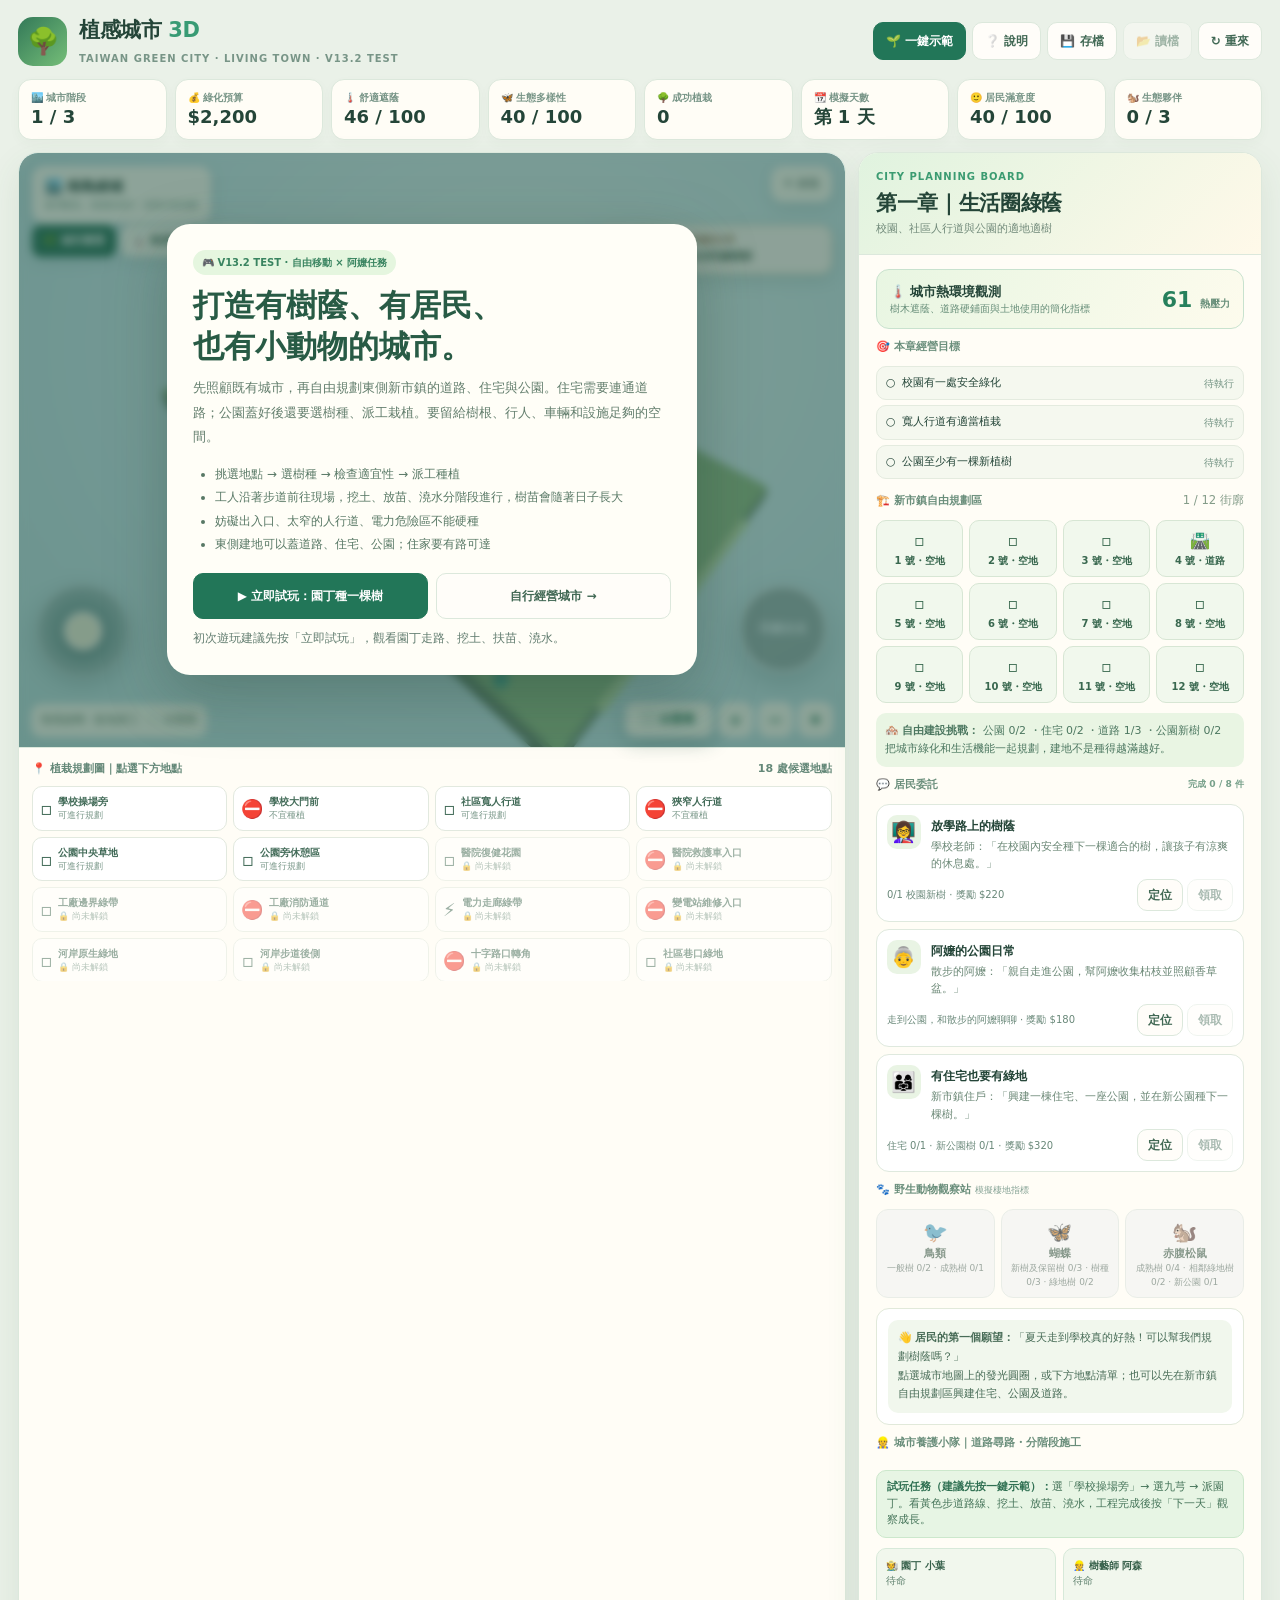
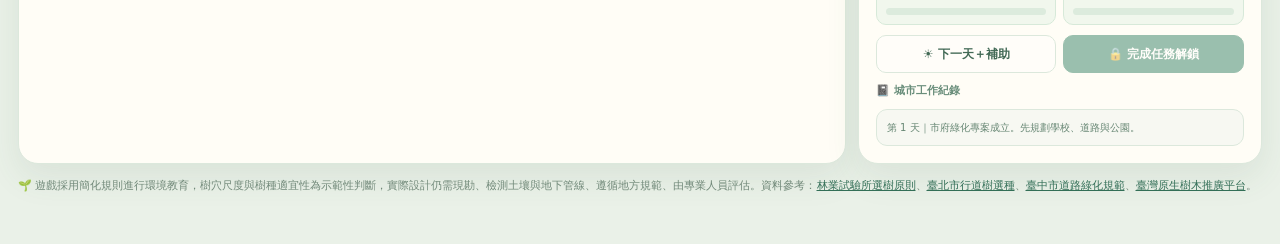
==== commit a72032dd: "fix: identify and cache-bust V13.2 test build" ====
--- a/index.html
+++ b/index.html
@@ -1,7 +1,7 @@
-<!doctype html><html lang="zh-Hant"><head><meta charset="utf-8"><meta name="viewport" content="width=device-width,initial-scale=1,viewport-fit=cover"><meta name="theme-color" content="#e9f3e7"><title>植感城市 3D｜V9 生活探索</title>
-<link rel="stylesheet" href="styles.css"></head><body>
+<!doctype html><html lang="zh-Hant" data-build="13.2-test.20261101.1"><head><meta charset="utf-8"><meta name="viewport" content="width=device-width,initial-scale=1,viewport-fit=cover"><meta name="theme-color" content="#e9f3e7"><meta name="green-city-build" content="13.2-test.20261101.1"><title>植感城市 3D｜V13.2 TEST</title>
+<link rel="stylesheet" href="styles.css?v=13.2.20261101.1"></head><body>
 <div id="bootWarning" role="alert" class="bootWarning"><div class="bootCard"><strong>⚠️ 目前可能只是遊戲預覽</strong><p>此畫面需要 JavaScript 才能運作。如果你是在 ChatGPT 或手機「檔案預覽」中開啟，可能只能看到介面，按鈕卻沒有反應。</p><p><b>解決方式：</b>請將網站包中的 <code>index.html</code> 等檔案部署到 GitHub Pages，再用 Safari 開啟 HTTPS 網址。</p><small>若遊戲能正常執行，這個提示會自動消失。</small></div></div>
-<div class="wrap"><header><div class="brand"><div class="logo">🌳</div><div><h1>植感城市 <span style="color:#389b74">3D</span></h1><small>TAIWAN GREEN CITY · LIVING TOWN · v9</small></div></div><div class="headerActions" style="display:flex;gap:6px"><button class="btn primary" id="demo">🌱 一鍵示範</button><button class="btn" id="guide">❔ 說明</button><button class="btn" id="save">💾 存檔</button><button class="btn" id="load">📂 讀檔</button><button class="btn" id="restart">↻ 重來</button></div></header>
+<div class="wrap"><header><div class="brand"><div class="logo">🌳</div><div><h1>植感城市 <span style="color:#389b74">3D</span></h1><small>TAIWAN GREEN CITY · LIVING TOWN · V13.2 TEST</small></div></div><div class="headerActions" style="display:flex;gap:6px"><button class="btn primary" id="demo">🌱 一鍵示範</button><button class="btn" id="guide">❔ 說明</button><button class="btn" id="save">💾 存檔</button><button class="btn" id="load">📂 讀檔</button><button class="btn" id="restart">↻ 重來</button></div></header>
 <div class="stats"><div class="stat"><small>🏙️ 城市階段</small><b id="chapter">1 / 3</b></div><div class="stat"><small>💰 綠化預算</small><b id="money">$2,200</b></div><div class="stat"><small>🌡️ 舒適遮蔭</small><b id="shade">—</b></div><div class="stat"><small>🦋 生態多樣性</small><b id="eco">—</b></div><div class="stat"><small>🌳 成功植栽</small><b id="planted">0</b></div><div class="stat"><small>📆 模擬天數</small><b id="day">第 1 天</b></div><div class="stat"><small>🙂 居民滿意度</small><b id="happy">—</b></div><div class="stat"><small>🐿️ 生態夥伴</small><b id="faunaCount">0 / 3</b></div></div>
 <div class="main" id="gameArea"><section class="world"><div class="viewport" id="scene"><canvas id="gameCanvas" aria-label="可旋轉的3D城市地圖"></canvas><div id="districtTags" class="districtTags" aria-hidden="true"><span class="mapTag" data-p="school">🏫 學校</span><span class="mapTag" data-p="hospital">🏥 醫院</span><span class="mapTag" data-p="factory">🏭 工廠</span><span class="mapTag" data-p="park">🌳 公園</span><span class="mapTag" data-p="new">🏘️ 新市鎮</span></div><div class="overlayTop"><div class="cityChip"><b>🏙️ 南島綠城</b><br><small>臺灣暖熱、潮濕型城市・虛構示範地圖</small></div><div class="weather" id="weather">☀️ 晴朗</div></div><div class="viewTools" role="group" aria-label="3D 城市視覺模式"><button class="active" id="beautyView" type="button">🌿 城市實景</button><button id="heatView" type="button">🌡️ 熱環境</button><button id="nightView" type="button">🌙 夜景</button></div><div id="heatLegend" class="heatLegend" hidden><b>🌡️ 地表熱壓力示意</b><span><i style="background:#81c6aa"></i>低</span><span><i style="background:#e5c379"></i>中</span><span><i style="background:#e18b79"></i>高</span><small>教育模擬，並非真實溫度量測</small></div><div class="footmap"><span class="hint">拖曳旋轉 · 點地派工 · ⛶ 全螢幕</span><div class="cam"><button type="button" id="fullscreenToggle" class="fullscreenToggle" aria-label="放大全螢幕" aria-pressed="false" title="放大全螢幕">⛶ 全螢幕</button><button id="zin" aria-label="放大">＋</button><button id="zout" aria-label="縮小">−</button><button id="zreset" aria-label="還原鏡頭">⌖</button></div></div><div class="scrim" id="scrim"><div class="intro"><span class="pill">🎮 v8.1 · 可玩操作 × 全螢幕</span><h2>打造有樹蔭、有居民、<br>也有小動物的城市。</h2><p>先照顧既有城市，再自由規劃東側新市鎮的道路、住宅與公園。住宅需要連通道路；公園蓋好後還要選樹種、派工栽植。要留給樹根、行人、車輛和設施足夠的空間。</p><ul><li>挑選地點 → 選樹種 → 檢查適宜性 → 派工種植</li><li>工人沿著步道前往現場，挖土、放苗、澆水分階段進行，樹苗會隨著日子長大</li><li>妨礙出入口、太窄的人行道、電力危險區不能硬種</li><li>東側建地可以蓋道路、住宅、公園；住家要有路可達</li></ul><div class="introActions"><button class="btn primary" id="introDemo" type="button">▶ 立即試玩：園丁種一棵樹</button><button class="btn" id="start" type="button">自行經營城市 →</button></div><p style="font-size:12px;margin:8px 0 0;color:#617c6f">初次遊玩建議先按「立即試玩」，觀看園丁走路、挖土、扶苗、澆水。</p></div></div></div><div class="directory"><div class="directoryHeader"><span>📍 植栽規劃圖｜點選下方地點</span><span id="plotCount">16 處候選地點</span></div><div class="plots" id="plots"></div></div></section>
 <aside class="side"><div class="sidetop"><div class="eyebrow">CITY PLANNING BOARD</div><h2 id="chapterName">第一章｜生活圈綠蔭</h2><p id="chapterDesc">讓學校、社區與公園找到正確的綠化方式</p></div><div class="sideBody"><div class="districtMeter" id="districtMeter" aria-live="polite"></div><div class="miniTitle">🎯 本章經營目標</div><div class="missions" id="missions"></div><div class="planHeader"><span class="miniTitle">🏗️ 新市鎮自由規劃區</span><small style="color:#849c89" id="planCount">0/12</small></div><div class="zoneList" id="zones" aria-label="新市鎮建地列表"></div><div class="planGoals" id="planGoals">在新市鎮建道路、公園與住宅。建完公園再選樹種，讓居民真正享有樹蔭。</div>
@@ -12,4 +12,4 @@
 <div class="selectPanel" id="selected"><div class="notice">請選擇城市中的一塊植栽候選地，開始規劃。</div></div><div class="miniTitle">👷 城市養護小隊｜道路尋路・分階段施工</div><div class="workHint"><strong>試玩任務（建議先按一鍵示範）：</strong>選「學校操場旁」→ 選九芎 → 派園丁。看黃色步道路線、挖土、放苗、澆水，工程完成後按「下一天」觀察成長。</div><div class="workers"><div class="worker"><b>🧑‍🌾 園丁 小葉</b><span id="gardener" aria-live="polite">待命</span><div class="progress"><i id="pGarden"></i></div></div><div class="worker"><b>👷 樹藝師 阿森</b><span id="arborist" aria-live="polite">待命</span><div class="progress"><i id="pArbor"></i></div></div></div><div class="bottomButtons"><button class="btn" id="nextDay">☀️ 下一天＋補助</button><button class="btn primary" id="nextChapter" disabled>🔒 完成任務解鎖</button></div><div class="miniTitle">📓 城市工作紀錄</div><div class="journal" id="log"></div></div></aside></div>
 <div class="sources">🌱 遊戲採用簡化規則進行環境教育，樹穴尺度與樹種適宜性為示範性判斷，實際設計仍需現勘、檢測土壤與地下管線、遵循地方規範、由專業人員評估。資料參考：<a href="https://tree.tfri.gov.tw/view.php?id=68&print=Y&theme=web_structure" target="_blank" rel="noopener">林業試驗所選樹原則</a>、<a href="https://pkl.gov.taipei/cp.aspx?n=3B57F65C422316A5" target="_blank" rel="noopener">臺北市行道樹選種</a>、<a href="https://law.taichung.gov.tw/LawContent.aspx?id=GL001997&media=print" target="_blank" rel="noopener">臺中市道路綠化規範</a>、<a href="https://nativetree.forest.gov.tw/" target="_blank" rel="noopener">臺灣原生樹木推廣平台</a>。</div></div>
 <div class="toast" id="toast"></div><div class="win" id="win"><div class="intro" id="winInfo"></div></div>
-<script src="data.js"></script><script src="navigation.js"></script><script src="workflow.js"></script><script src="life.js"></script><script src="main.js"></script></body></html>
+<script src="data.js?v=13.2.20261101.1"></script><script src="navigation.js?v=13.2.20261101.1"></script><script src="workflow.js?v=13.2.20261101.1"></script><script src="life.js?v=13.2.20261101.1"></script><script src="main.js?v=13.2.20261101.1"></script></body></html>
